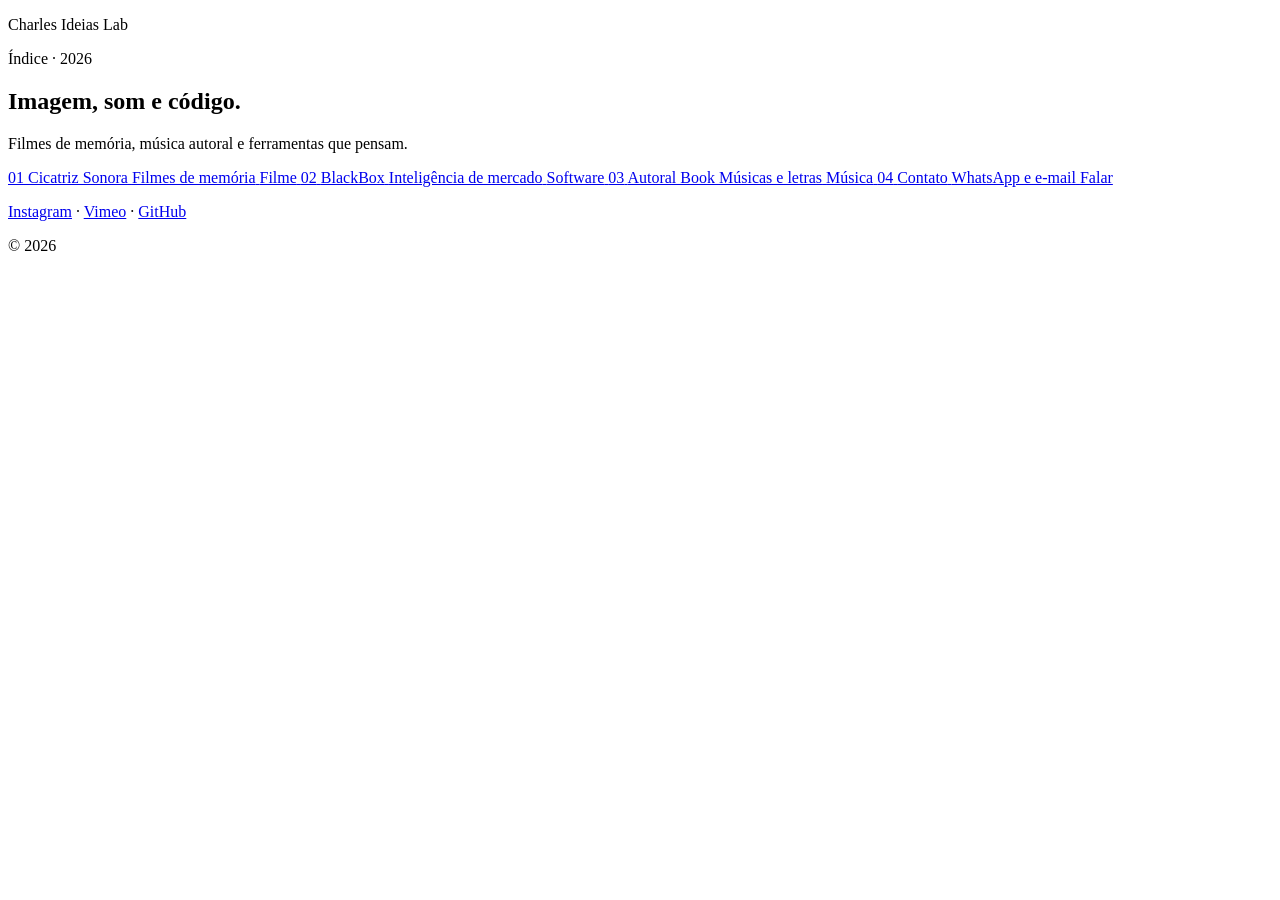
==== index.html @ 42a4b459 "feat: add semantic hub markup with four live modules" ====
<!DOCTYPE html>
<html lang="pt-BR">
<head>
  <meta charset="utf-8">
  <meta name="viewport" content="width=device-width, initial-scale=1, viewport-fit=cover">
  <title>Charles Ideias Lab — imagem, som e código</title>
  <meta name="description" content="Filmes de memória, música autoral e ferramentas que pensam.">
  <meta name="theme-color" content="#F3F1EC">
  <link rel="canonical" href="https://charlesideiaslab.github.io/hub/">
  <meta property="og:type" content="website">
  <meta property="og:locale" content="pt_BR">
  <meta property="og:title" content="Charles Ideias Lab — imagem, som e código">
  <meta property="og:description" content="Filmes de memória, música autoral e ferramentas que pensam.">
  <meta property="og:image" content="https://charlesideiaslab.github.io/hub/assets/og.png">
  <meta name="twitter:card" content="summary_large_image">
  <link rel="icon" href="assets/favicon.svg" type="image/svg+xml">
  <link rel="preload" href="assets/manrope-latin-wght-normal.woff2" as="font" type="font/woff2" crossorigin>
  <link rel="stylesheet" href="styles.css">
</head>
<body>
  <div class="pagina">
    <header class="topo">
      <p class="marca">Charles Ideias Lab</p>
      <p class="status">Índice · 2026</p>
    </header>

    <main>
      <section class="heroi">
        <h1>Imagem, som e código.</h1>
        <p class="apoio">Filmes de memória, música autoral e ferramentas que pensam.</p>
      </section>

      <nav class="modulos" aria-label="Módulos">
        <a class="modulo" href="https://vimeo.com/1237267495" style="--c:#C25A3C;--c-ink:#A8452C">
          <span class="modulo__num" aria-hidden="true">01</span>
          <span class="chip" aria-hidden="true"></span>
          <span class="modulo__texto">
            <span class="modulo__nome">Cicatriz Sonora</span>
            <span class="modulo__desc">Filmes de memória</span>
          </span>
          <span class="modulo__tag">Filme</span>
        </a>

        <a class="modulo" href="https://github.com/agenteblackbox/blackbox" style="--c:#3B6BE2;--c-ink:#2F55B8">
          <span class="modulo__num" aria-hidden="true">02</span>
          <span class="chip" aria-hidden="true"></span>
          <span class="modulo__texto">
            <span class="modulo__nome">BlackBox</span>
            <span class="modulo__desc">Inteligência de mercado</span>
          </span>
          <span class="modulo__tag">Software</span>
        </a>

        <a class="modulo" href="https://autoral-book.vercel.app" style="--c:#B98A2E;--c-ink:#8A6420">
          <span class="modulo__num" aria-hidden="true">03</span>
          <span class="chip" aria-hidden="true"></span>
          <span class="modulo__texto">
            <span class="modulo__nome">Autoral Book</span>
            <span class="modulo__desc">Músicas e letras</span>
          </span>
          <span class="modulo__tag">Música</span>
        </a>

        <a class="modulo" href="https://wa.me/5547999220690" style="--c:#8C877D;--c-ink:#6E6960">
          <span class="modulo__num" aria-hidden="true">04</span>
          <span class="chip" aria-hidden="true"></span>
          <span class="modulo__texto">
            <span class="modulo__nome">Contato</span>
            <span class="modulo__desc">WhatsApp e e-mail</span>
          </span>
          <span class="modulo__tag">Falar</span>
        </a>
      </nav>
    </main>

    <footer class="rodape">
      <p class="rodape__links">
        <a href="https://www.instagram.com/cicatrizsonora/">Instagram</a>
        <span aria-hidden="true">·</span>
        <a href="https://vimeo.com/1237267495">Vimeo</a>
        <span aria-hidden="true">·</span>
        <a href="https://github.com/charlesideiaslab">GitHub</a>
      </p>
      <p class="rodape__ano">© 2026</p>
    </footer>
  </div>
</body>
</html>
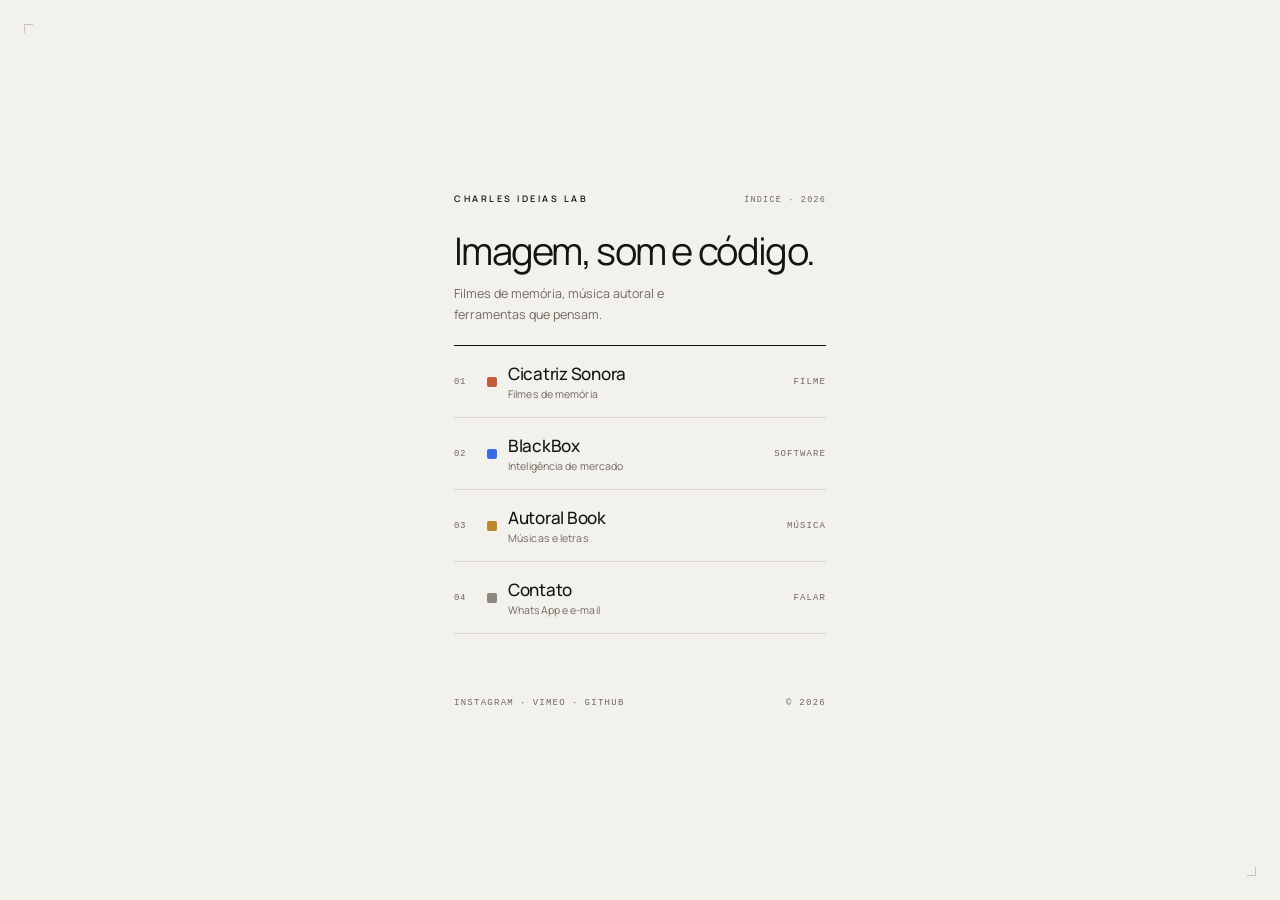
==== commit 526b87d7: "fix: point canonical to charlesideias1986.github.io/hub" ====
--- a/index.html
+++ b/index.html
@@ -6,12 +6,12 @@
   <title>Charles Ideias Lab — imagem, som e código</title>
   <meta name="description" content="Filmes de memória, música autoral e ferramentas que pensam.">
   <meta name="theme-color" content="#F3F1EC">
-  <link rel="canonical" href="https://charlesideiaslab.github.io/hub/">
+  <link rel="canonical" href="https://charlesideias1986.github.io/hub/">
   <meta property="og:type" content="website">
   <meta property="og:locale" content="pt_BR">
   <meta property="og:title" content="Charles Ideias Lab — imagem, som e código">
   <meta property="og:description" content="Filmes de memória, música autoral e ferramentas que pensam.">
-  <meta property="og:image" content="https://charlesideiaslab.github.io/hub/assets/og.png">
+  <meta property="og:image" content="https://charlesideias1986.github.io/hub/assets/og.png">
   <meta name="twitter:card" content="summary_large_image">
   <link rel="icon" href="assets/favicon.svg" type="image/svg+xml">
   <link rel="preload" href="assets/manrope-latin-wght-normal.woff2" as="font" type="font/woff2" crossorigin>
--- a/styles.css
+++ b/styles.css
@@ -0,0 +1,219 @@
+@font-face {
+  font-family: "Manrope";
+  src: url("assets/manrope-latin-wght-normal.woff2") format("woff2");
+  font-weight: 200 800;
+  font-style: normal;
+  font-display: swap;
+}
+
+:root {
+  --paper: #F3F1EC;
+  --ink: #141414;
+  --rule: #DAD5CB;
+  --dim: #6E6960;
+  --hover: #FAF8F3;
+  --active: #EDEAE2;
+  --mark: #C9C3B7;
+  --sans: "Manrope", system-ui, -apple-system, "Segoe UI", sans-serif;
+  --mono: ui-monospace, "Cascadia Mono", Consolas, "Courier New", monospace;
+}
+
+* { box-sizing: border-box; }
+
+body {
+  margin: 0;
+  background: var(--paper);
+  color: var(--ink);
+  font-family: var(--sans);
+  -webkit-font-smoothing: antialiased;
+  -moz-osx-font-smoothing: grayscale;
+}
+
+p, h1 { margin: 0; }
+a { color: inherit; text-decoration: none; }
+
+.pagina {
+  min-height: 100dvh;
+  max-width: 420px;
+  margin: 0 auto;
+  padding: 32px 24px max(24px, env(safe-area-inset-bottom));
+  display: flex;
+  flex-direction: column;
+}
+
+.topo {
+  display: flex;
+  justify-content: space-between;
+  align-items: baseline;
+  gap: 16px;
+}
+
+.marca {
+  font-size: 9px;
+  font-weight: 600;
+  letter-spacing: .28em;
+  text-transform: uppercase;
+}
+
+.status {
+  font-family: var(--mono);
+  font-size: 8.5px;
+  letter-spacing: .14em;
+  text-transform: uppercase;
+  color: var(--dim);
+  white-space: nowrap;
+}
+
+.heroi {
+  padding: 26px 0 20px;
+  border-bottom: 1px solid var(--ink);
+}
+
+h1 {
+  font-size: clamp(30px, 8.4vw, 38px);
+  line-height: 1.04;
+  font-weight: 400;
+  letter-spacing: -.045em;
+  text-wrap: balance;
+}
+
+.apoio {
+  margin-top: 12px;
+  max-width: 262px;
+  font-size: 12.5px;
+  line-height: 1.7;
+  color: var(--dim);
+  text-wrap: pretty;
+}
+
+.modulos { border-bottom: 1px solid var(--rule); }
+
+.modulo {
+  display: grid;
+  grid-template-columns: 22px 10px minmax(0, 1fr) auto;
+  align-items: center;
+  gap: 11px;
+  min-height: 66px;
+  padding: 16px 0;
+  border-bottom: 1px solid var(--rule);
+}
+
+.modulo:last-child { border-bottom: 0; }
+
+.modulo__num {
+  font-family: var(--mono);
+  font-size: 9px;
+  letter-spacing: .06em;
+  color: var(--dim);
+}
+
+.chip {
+  width: 10px;
+  height: 10px;
+  border-radius: 2px;
+  background: var(--c);
+}
+
+.modulo__texto { min-width: 0; }
+
+.modulo__nome {
+  display: block;
+  font-size: 17px;
+  font-weight: 500;
+  letter-spacing: -.015em;
+  transition: color .15s ease;
+}
+
+.modulo__desc {
+  display: block;
+  margin-top: 2px;
+  font-size: 10.5px;
+  letter-spacing: .01em;
+  color: var(--dim);
+  white-space: nowrap;
+  overflow: hidden;
+  text-overflow: ellipsis;
+}
+
+.modulo__tag {
+  font-family: var(--mono);
+  font-size: 9px;
+  letter-spacing: .12em;
+  text-transform: uppercase;
+  color: var(--dim);
+}
+
+.modulo:focus-visible {
+  outline: 1px solid var(--ink);
+  outline-offset: 2px;
+}
+
+.modulo:active { background: var(--active); }
+
+@media (hover: hover) {
+  .modulo:hover { background: var(--hover); }
+  .modulo:hover .modulo__nome { color: var(--c-ink); }
+}
+
+.rodape {
+  margin-top: auto;
+  padding-top: 16px;
+  display: flex;
+  justify-content: space-between;
+  align-items: center;
+  gap: 12px;
+  font-family: var(--mono);
+  font-size: 9px;
+  letter-spacing: .14em;
+  text-transform: uppercase;
+  color: var(--dim);
+}
+
+.rodape__links { display: flex; align-items: center; gap: 6px; }
+
+.rodape a:focus-visible {
+  outline: 1px solid var(--ink);
+  outline-offset: 2px;
+}
+
+@media (hover: hover) {
+  .rodape a:hover { color: var(--ink); }
+}
+
+@media (prefers-reduced-motion: reduce) {
+  .modulo__nome { transition: none; }
+}
+
+@media (min-width: 1024px) {
+  .pagina {
+    padding-top: 48px;
+    padding-bottom: 48px;
+    justify-content: center;
+  }
+
+  .rodape { margin-top: 48px; }
+
+  body::before,
+  body::after {
+    content: "";
+    position: fixed;
+    width: 8px;
+    height: 8px;
+    pointer-events: none;
+    border-top: 1px solid var(--mark);
+    border-left: 1px solid var(--mark);
+    top: 24px;
+    left: 24px;
+  }
+
+  body::after {
+    top: auto;
+    left: auto;
+    right: 24px;
+    bottom: 24px;
+    border-top: 0;
+    border-left: 0;
+    border-right: 1px solid var(--mark);
+    border-bottom: 1px solid var(--mark);
+  }
+}
